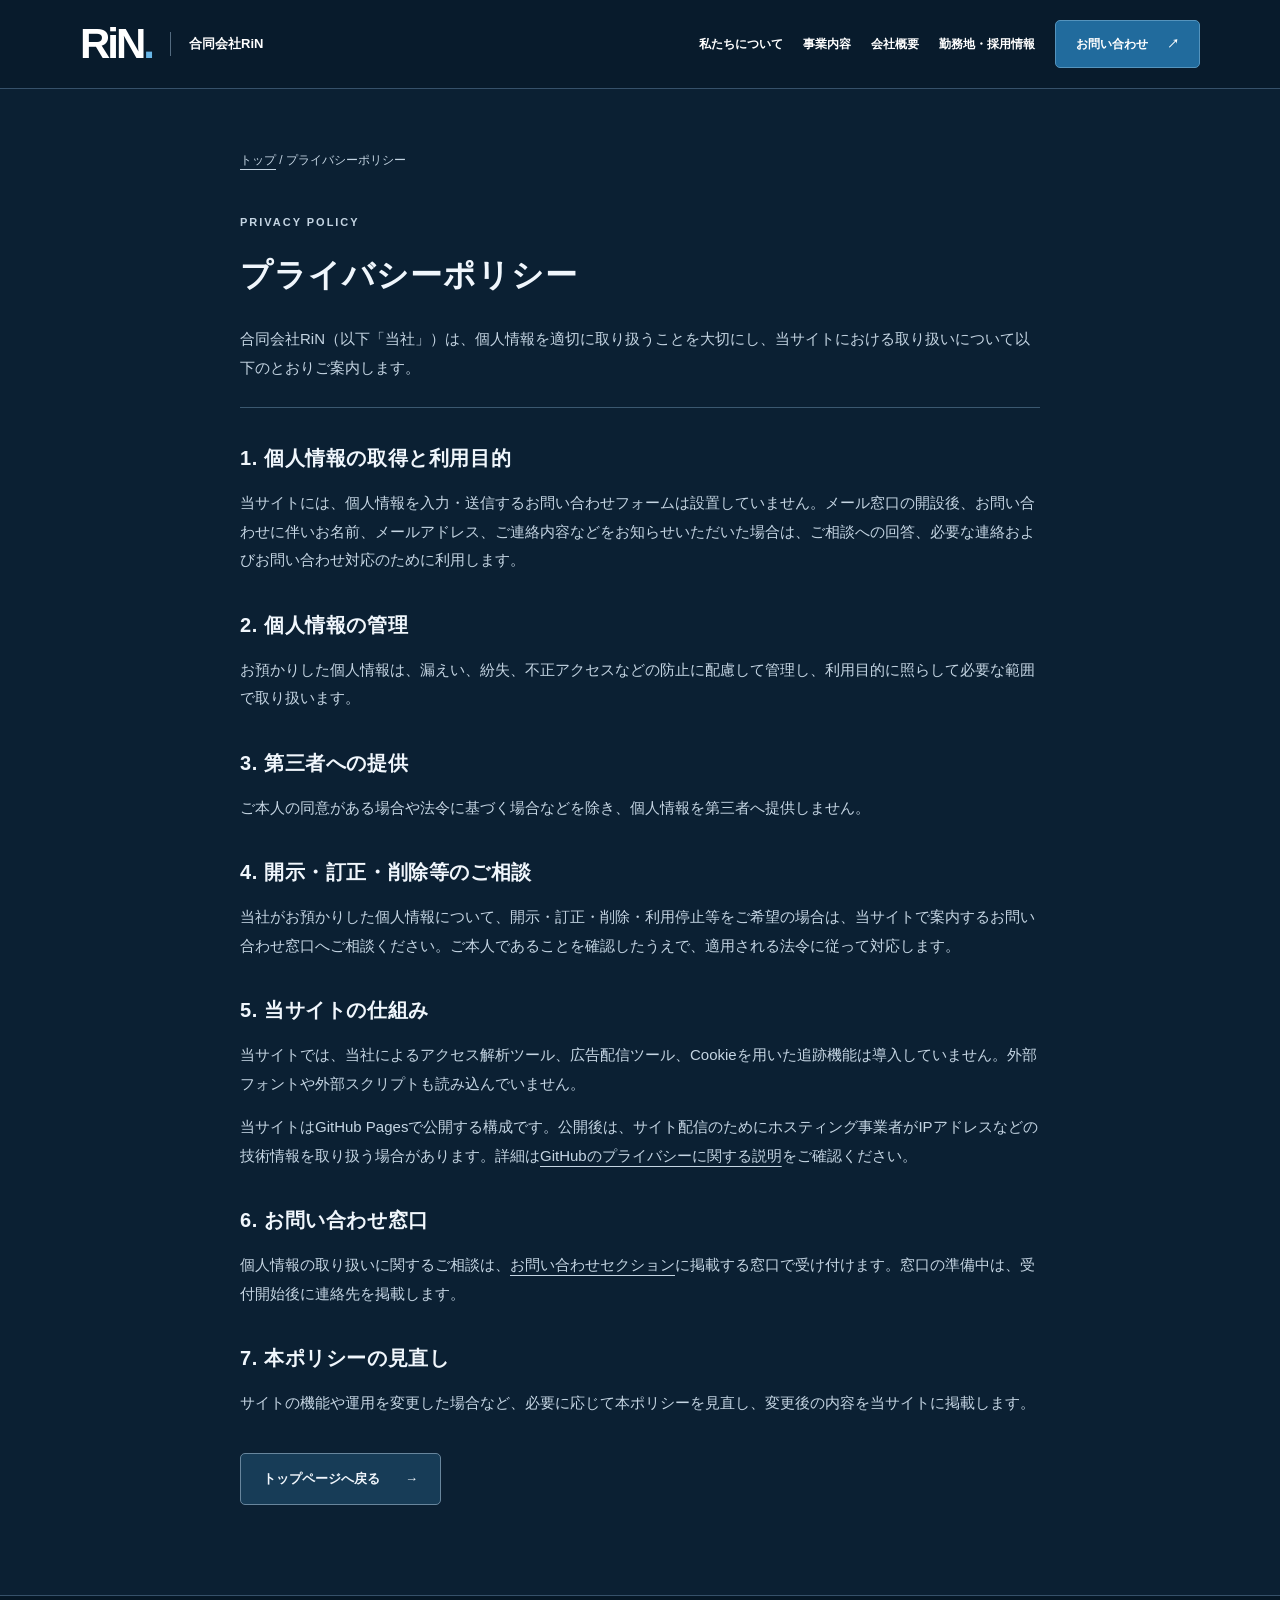
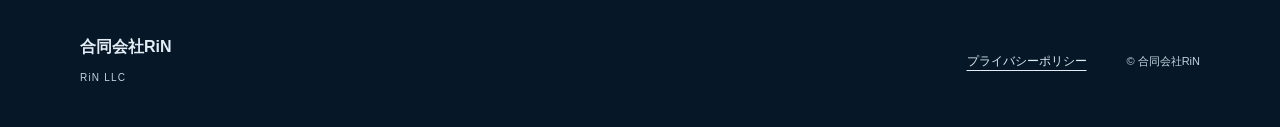
==== privacy.html @ 567962bc "Initial commit" ====
<!doctype html>
<html lang="ja">
<head>
  <meta charset="UTF-8"><meta name="viewport" content="width=device-width, initial-scale=1">
  <title>プライバシーポリシー｜合同会社RiN</title>
  <meta name="description" content="合同会社RiNのWebサイトにおける個人情報の取り扱いについてご案内します。">
  <link rel="canonical" href="https://ri-n1.com/privacy.html">
  <meta property="og:type" content="website"><meta property="og:locale" content="ja_JP"><meta property="og:site_name" content="合同会社RiN"><meta property="og:title" content="プライバシーポリシー｜合同会社RiN"><meta property="og:description" content="当サイトにおける個人情報の取り扱いについて。"><meta property="og:url" content="https://ri-n1.com/privacy.html">
  <link rel="icon" type="image/svg+xml" href="assets/images/favicon.svg"><link rel="stylesheet" href="css/style.css"><script src="js/main.js" defer></script>
</head>
<body>
<a class="skip-link" href="#main">本文へ移動</a>
<header class="site-header"><div class="container header-inner"><a class="brand" href="./" aria-label="合同会社RiN トップ"><span class="wordmark">RiN<span class="brand-dot">.</span></span><span class="brand-name">合同会社RiN</span></a><button class="menu-toggle" type="button" aria-expanded="false" aria-controls="site-nav" hidden><span class="menu-lines" aria-hidden="true"></span><span class="menu-label">メニュー</span></button><nav id="site-nav" aria-label="メインナビゲーション"><a href="index.html#about">私たちについて</a><a href="index.html#services">事業内容</a><a href="index.html#company">会社概要</a><a href="index.html#recruit">勤務地・採用情報</a><a class="nav-contact" href="index.html#contact">お問い合わせ <span aria-hidden="true">↗</span></a></nav></div></header>
<main id="main" class="container privacy-main"><div class="breadcrumb"><a href="./">トップ</a> / プライバシーポリシー</div><p class="eyebrow">PRIVACY POLICY</p><h1>プライバシーポリシー</h1><p class="privacy-intro">合同会社RiN（以下「当社」）は、個人情報を適切に取り扱うことを大切にし、当サイトにおける取り扱いについて以下のとおりご案内します。</p>
<h2>1. 個人情報の取得と利用目的</h2><p>当サイトには、個人情報を入力・送信するお問い合わせフォームは設置していません。メール窓口の開設後、お問い合わせに伴いお名前、メールアドレス、ご連絡内容などをお知らせいただいた場合は、ご相談への回答、必要な連絡およびお問い合わせ対応のために利用します。</p>
<h2>2. 個人情報の管理</h2><p>お預かりした個人情報は、漏えい、紛失、不正アクセスなどの防止に配慮して管理し、利用目的に照らして必要な範囲で取り扱います。</p>
<h2>3. 第三者への提供</h2><p>ご本人の同意がある場合や法令に基づく場合などを除き、個人情報を第三者へ提供しません。</p>
<h2>4. 開示・訂正・削除等のご相談</h2><p>当社がお預かりした個人情報について、開示・訂正・削除・利用停止等をご希望の場合は、当サイトで案内するお問い合わせ窓口へご相談ください。ご本人であることを確認したうえで、適用される法令に従って対応します。</p>
<h2>5. 当サイトの仕組み</h2><p>当サイトでは、当社によるアクセス解析ツール、広告配信ツール、Cookieを用いた追跡機能は導入していません。外部フォントや外部スクリプトも読み込んでいません。</p><p>当サイトはGitHub Pagesで公開する構成です。公開後は、サイト配信のためにホスティング事業者がIPアドレスなどの技術情報を取り扱う場合があります。詳細は<a href="https://docs.github.com/en/site-policy/privacy-policies/github-privacy-statement">GitHubのプライバシーに関する説明</a>をご確認ください。</p>
<h2>6. お問い合わせ窓口</h2><p>個人情報の取り扱いに関するご相談は、<a href="index.html#contact">お問い合わせセクション</a>に掲載する窓口で受け付けます。窓口の準備中は、受付開始後に連絡先を掲載します。</p>
<h2>7. 本ポリシーの見直し</h2><p>サイトの機能や運用を変更した場合など、必要に応じて本ポリシーを見直し、変更後の内容を当サイトに掲載します。</p>
<div class="back-link"><a class="button secondary" href="./">トップページへ戻る <span aria-hidden="true">→</span></a></div></main>
<footer class="site-footer"><div class="container footer-inner"><div><span class="footer-name">合同会社RiN</span><span class="footer-en">RiN LLC</span></div><a href="privacy.html" aria-current="page">プライバシーポリシー</a><small>© 合同会社RiN</small></div></footer>
</body>
</html>
---- css/style.css ----
:root{--navy:#142e47;--blue:#21618b;--ink:#233b4c;--muted:#526675;--line:#dce4e9;--pale:#f2f6f8;--white:#fff}*{box-sizing:border-box}html{scroll-behavior:smooth;scroll-padding-top:100px}body{margin:0;color:var(--ink);background:#fff;font-family:-apple-system,BlinkMacSystemFont,"Hiragino Kaku Gothic ProN","Yu Gothic",Meiryo,sans-serif;font-size:15px;line-height:1.9;overflow-wrap:anywhere}a{color:inherit;text-underline-offset:5px}button{font:inherit}a,button{-webkit-tap-highlight-color:transparent}a:focus-visible,button:focus-visible{outline:3px solid #ca8c2b;outline-offset:5px}[hidden]{display:none!important}.container{width:min(1120px,calc(100% - 80px));margin-inline:auto}.skip-link{position:fixed;top:-100px;left:15px;background:white;padding:12px;z-index:100}.skip-link:focus{top:10px}.site-header{position:sticky;top:0;background:rgba(255,255,255,.97);z-index:20;border-bottom:1px solid var(--line)}.header-inner{min-height:88px;display:flex;align-items:center;justify-content:space-between;gap:20px}.brand{display:flex;align-items:center;gap:18px;text-decoration:none;flex-shrink:0}.wordmark{font-size:42px;letter-spacing:-3px;font-weight:800;line-height:1}.brand-dot{color:#5486a4}.brand-name{font-size:13px;font-weight:600;border-left:1px solid var(--line);padding-left:18px}nav{display:flex;align-items:center;gap:27px}nav a{font-size:13px;text-decoration:none;font-weight:600}nav a:hover{color:var(--blue)}.nav-contact{background:var(--navy);color:white;padding:12px 20px;border-radius:5px}.nav-contact:hover{color:white;background:var(--blue)}.nav-contact span{margin-left:16px}.hero{background:linear-gradient(115deg,#f4f7f9,#eaf1f5);overflow:hidden}.hero-inner{display:grid;grid-template-columns:1.2fr 1fr;align-items:center;min-height:570px;gap:20px}.eyebrow{font-size:11px;font-weight:700;letter-spacing:.18em;color:var(--blue);margin:0 0 16px}.hero-company{font-size:15px;margin:0 0 15px;font-weight:600}h1{font-size:clamp(30px,3.3vw,46px);line-height:1.65;letter-spacing:.03em;margin:0 0 24px;color:var(--navy);font-weight:700}.hero-description{color:var(--muted);margin:0 0 32px;line-height:2}.actions{display:flex;flex-wrap:wrap;gap:12px}.button{display:inline-flex;align-items:center;justify-content:space-between;gap:25px;min-height:52px;padding:12px 22px;border-radius:5px;font-weight:600;text-decoration:none;font-size:13px;border:1px solid transparent}.primary{background:var(--navy);color:white}.primary:hover{background:var(--blue)}.secondary{border-color:#bdccd6;background:#ffffff80}.secondary:hover{background:white}.hero-bottom{border-top:1px solid #cddbe3;display:flex;justify-content:space-between;padding-top:18px;padding-bottom:22px;font-size:11px;letter-spacing:.1em;color:var(--muted)}.hero-bottom a{text-decoration:none;font-size:10px}.hero-bottom a span{margin-left:20px}.warehouse-art{height:350px;position:relative;isolation:isolate}.art-grid{position:absolute;inset:-25px -60px;background-image:linear-gradient(#bdd0dd33 1px,transparent 1px),linear-gradient(90deg,#bdd0dd33 1px,transparent 1px);background-size:35px 35px;transform:skewY(-7deg);mask-image:linear-gradient(90deg,transparent,#000 25%,#000 80%,transparent);z-index:-1}.warehouse{position:absolute;top:83px;left:7%;width:86%;height:182px;background:linear-gradient(90deg,#d3e1e9,#e4edf2);border:1px solid #97b0c2;box-shadow:17px 16px 0 #bacfdd66;transform:skewY(-7deg);border-top:7px solid #547b96}.roof-line{position:absolute;top:-34px;left:-1px;right:-1px;height:28px;background:#cfdee8;clip-path:polygon(9% 0,91% 0,100% 100%,0 100%)}.warehouse-label{position:absolute;top:12px;left:22px;font-size:30px;font-weight:800;letter-spacing:-2px;color:#456a84}.warehouse-door{position:absolute;bottom:0;width:21%;height:91px;background:repeating-linear-gradient(0deg,#92adbf 0px,#92adbf 2px,#a8c0cf 2px,#a8c0cf 11px);border:4px solid #7899b0;border-bottom:0}.door-one{left:10%}.door-two{left:40%}.door-three{left:70%}.parcel{position:absolute;width:45px;height:45px;background:#f5f7f7;border:1px solid #8da6b6;transform:skewY(-7deg);box-shadow:8px 5px 0 #bdd0dc}.parcel:after{content:"";position:absolute;left:18px;width:8px;height:100%;background:#b4c9d5}.parcel-one{left:0;bottom:62px}.parcel-two{left:41px;bottom:68px;width:35px;height:34px}.ground-line{position:absolute;bottom:59px;left:-10px;right:-10px;height:1px;background:#92adbf;transform:rotate(-7deg)}.art-caption{position:absolute;bottom:9px;right:0;font-size:9px;letter-spacing:.19em;color:#54758b}.section{padding-block:90px}.section-heading{margin-bottom:38px}.section-heading h2,h2{font-size:28px;line-height:1.6;letter-spacing:.03em;margin:0;color:var(--navy)}.section-heading>p:last-child:not(.eyebrow){margin:15px 0 0;color:var(--muted)}.about-section{display:grid;grid-template-columns:1fr 1.8fr;gap:70px}.about-copy h3{font-size:26px;line-height:1.8;margin:0 0 25px;color:var(--navy)}.about-copy p{color:var(--muted);margin:15px 0;max-width:600px}.services-section{background:var(--pale)}.service-grid{display:grid;grid-template-columns:repeat(3,1fr);gap:18px}.service-card{background:white;border:1px solid var(--line);border-radius:8px;padding:27px 29px 30px}.service-number{font-size:12px;color:var(--blue);letter-spacing:.1em;display:block;margin-bottom:24px}.service-card h3{font-size:19px;margin:0 0 13px}.service-card p{font-size:14px;color:var(--muted);margin:0}.service-note{padding:30px;display:flex;flex-direction:column;justify-content:center;align-items:flex-start}.small-wordmark{font-size:42px;font-weight:800;letter-spacing:-3px;color:#7292a7;line-height:1}.service-note p{font-size:16px;color:#547084;margin:18px 0 0}.values-grid{display:grid;grid-template-columns:repeat(3,1fr);gap:40px}.value-line{display:block;width:32px;height:3px;background:#467f9f;margin-bottom:24px}.values-grid h3{font-size:18px;margin:0 0 12px}.values-grid p{font-size:14px;color:var(--muted);margin:0}.company-section{background:var(--pale)}.company-inner{display:grid;grid-template-columns:1fr 1.8fr;gap:70px}.company-table{margin:0;border-top:1px solid #bdccd6}.company-table>div{display:grid;grid-template-columns:125px 1fr;border-bottom:1px solid var(--line);padding:20px 0;gap:20px}.company-table dt{font-weight:600;font-size:14px}.company-table dd{margin:0;font-size:14px}.unset{color:var(--muted)}.contact-panel{background:var(--navy);color:white;border-radius:9px;padding:48px;display:grid;grid-template-columns:1fr 1.2fr;gap:40px}.contact-panel h2{color:white}.contact-panel .eyebrow{color:#a9c7da}.contact-panel p{font-size:13px}.contact-status{font-weight:600;font-size:16px!important;margin-top:0}.contact-details>p:nth-child(2){color:#d2dfe8}.contact-privacy{font-size:11px!important;color:#d2dfe8;margin-bottom:0}.contact-button{background:white;color:var(--navy);margin-bottom:12px;max-width:100%}.site-footer{border-top:1px solid var(--line);padding:36px 0}.footer-inner{display:flex;align-items:center;gap:40px}.footer-name{font-size:16px;font-weight:700;display:block}.footer-en{font-size:10px;letter-spacing:.12em;color:var(--muted)}.footer-inner>a{font-size:12px;margin-left:auto}.footer-inner small{font-size:11px;color:var(--muted)}.menu-toggle{display:none}.privacy-main{max-width:800px;padding-block:60px 90px}.breadcrumb{font-size:12px;margin-bottom:40px;color:var(--muted)}.privacy-main h1{font-size:32px}.privacy-main h2{font-size:20px;margin:34px 0 12px}.privacy-main p{color:var(--muted)}.privacy-main ul{padding-left:22px;color:var(--muted)}.back-link{margin-top:35px}.privacy-intro{border-bottom:1px solid var(--line);padding-bottom:25px}
@media(max-width:1000px){nav{gap:16px}.brand-name{display:none}.hero-inner{grid-template-columns:1.3fr 1fr}.warehouse-art{height:310px}.company-inner,.about-section{gap:35px}.contact-panel{padding:35px;gap:25px}.service-card{padding:23px}}
@media(max-width:760px){html{scroll-padding-top:85px}.container{width:calc(100% - 40px)}.header-inner{min-height:73px;flex-wrap:wrap;gap:0}.wordmark{font-size:35px}.brand-name{display:block;font-size:11px;padding-left:13px}.brand{gap:13px}.menu-toggle:not([hidden]){display:flex;align-items:center;gap:9px;background:white;border:1px solid var(--line);border-radius:5px;padding:9px 11px;color:var(--navy);font-size:11px}.menu-lines{width:17px;height:12px;border-block:1.5px solid currentColor;position:relative}.menu-lines:after{content:"";height:1.5px;position:absolute;top:4px;left:0;right:0;background:currentColor}nav{width:100%;flex-direction:column;align-items:stretch;gap:0;padding:8px 0 18px}nav a{padding:12px 8px}.nav-contact{margin-top:8px;padding:12px}.hero-inner{display:block;min-height:0;padding-top:48px}.eyebrow{font-size:10px;margin-bottom:14px}h1{font-size:clamp(27px,6vw,38px);line-height:1.7}.hero-company{font-size:13px}.hero-description{font-size:14px;margin-bottom:25px}.actions{gap:10px}.button{padding:12px 16px;gap:16px;font-size:12px}.warehouse-art{height:255px;width:min(380px,90%);margin:15px auto 0}.warehouse{top:55px;height:145px}.warehouse-door{height:70px}.warehouse-label{font-size:25px}.ground-line{bottom:46px}.parcel-one{bottom:48px}.parcel-two{bottom:54px}.art-caption{bottom:9px;font-size:8px}.hero-bottom{margin-top:15px;font-size:9px}.section{padding-block:58px}.section-heading{margin-bottom:28px}.section-heading h2,h2{font-size:24px}.about-section,.company-inner{display:block}.about-copy h3{font-size:22px}.about-copy p{font-size:14px}.service-grid{grid-template-columns:1fr 1fr;gap:12px}.service-card{padding:22px 18px}.service-card h3{font-size:17px}.service-card p{font-size:13px}.service-number{margin-bottom:18px}.service-note{padding:20px}.values-grid{grid-template-columns:1fr;gap:30px}.value-line{margin-bottom:14px}.company-table>div{grid-template-columns:86px 1fr;gap:16px;padding:18px 0}.company-table dt,.company-table dd{font-size:13px}.contact-panel{grid-template-columns:1fr;padding:29px 23px;gap:20px}.contact-panel p{margin-bottom:0}.contact-details>p{margin-top:12px}.contact-privacy{margin-top:22px!important}.contact-button{margin-top:16px}.footer-inner{flex-wrap:wrap;gap:18px}.footer-inner>a{font-size:11px}.footer-inner small{width:100%}.privacy-main{padding-block:35px 60px}.privacy-main h1{font-size:26px}}
@media(max-width:380px){.service-grid{grid-template-columns:1fr}.service-note{display:none}.actions{flex-direction:column;align-items:stretch}.hero-bottom>span{letter-spacing:0}.brand-name{font-size:10px}.desktop-break{display:none}}
@media(prefers-reduced-motion:reduce){html{scroll-behavior:auto}}

/* トップ：倉庫内の実写写真 */
.hero-inner{gap:48px;grid-template-columns:1.1fr 1fr}.hero-photo{margin:36px 0;position:relative;min-width:0}.hero-photo img{display:block;width:100%;height:440px;object-fit:cover;object-position:center 58%;border-radius:8px;box-shadow:0 18px 40px #142e4714}.hero-photo figcaption{font-size:10px;color:var(--muted);text-align:right;margin-top:9px;letter-spacing:.06em}@media(max-width:1000px){.hero-inner{gap:25px}.hero-photo img{height:410px}}@media(max-width:760px){.hero-photo{margin:32px 0 24px}.hero-photo img{height:280px;object-position:center 58%}.hero-photo figcaption{font-size:9px}.hero-inner{display:block}}

/* 写真を大きく使うトップと勤務地の案内 */
.hero-immersive{position:relative;isolation:isolate;background:#122a3d;color:#fff}.hero-immersive .hero-photo{position:absolute;inset:0;margin:0;z-index:-2}.hero-immersive .hero-photo img{width:100%;height:100%;border-radius:0;object-fit:cover;object-position:center 55%;box-shadow:none}.hero-immersive:after{content:"";position:absolute;inset:0;z-index:-1;background:linear-gradient(90deg,rgba(8,25,42,.91),rgba(8,25,42,.73) 55%,rgba(8,25,42,.44))}.hero-immersive .hero-inner{display:flex;min-height:650px;padding-block:75px;align-items:center}.hero-immersive .hero-copy{width:100%;max-width:960px}.hero-immersive h1{color:#fff;font-size:clamp(38px,5vw,68px);font-weight:800;line-height:1.55;letter-spacing:.035em}.hero-accent{color:#a1d8f5}.hero-immersive .eyebrow{color:#a1d8f5;letter-spacing:.22em}.hero-immersive .hero-description{color:#e1eaf0;font-size:16px;line-height:2.1}.hero-immersive .hero-company{color:#fff}.hero-immersive .primary{background:#c4e5f7;color:#142e47}.hero-immersive .primary:hover{background:#fff}.hero-immersive .secondary{color:#fff;border-color:#ffffff75;background:#ffffff08}.hero-immersive .secondary:hover{background:#ffffff20}.hero-immersive .hero-bottom{position:relative;color:#d4e2eb;border-color:#ffffff30;padding-bottom:26px}.hero-immersive figcaption{position:absolute;bottom:11px;right:25px;color:#d4e2eb;font-size:9px}.hero-immersive .hero-bottom{padding-bottom:40px}.section-heading .eyebrow{border-left:3px solid #6599b8;padding-left:13px}.recruit-section{background:#eaf1f5;border-top:1px solid var(--line)}.recruit-intro{display:grid;grid-template-columns:1fr 1.8fr;gap:70px;margin-bottom:34px}.recruit-intro h3{font-size:27px;line-height:1.7;margin:0 0 16px;color:var(--navy)}.recruit-intro p{color:var(--muted);margin:0}.location-panel{background:white;border:1px solid #d3e0e8;border-radius:10px;padding:34px}.location-header{display:flex;align-items:center;gap:18px;flex-wrap:wrap}.location-header h3{font-size:20px;margin:0}.status-badge{font-size:11px;padding:4px 12px;border-radius:30px;background:#edf3f7;color:#526675}.location-panel>p{color:var(--muted);font-size:14px}.location-list{list-style:none;padding:0;display:grid;grid-template-columns:repeat(2,1fr);gap:12px;margin:25px 0}.location-list li{border:1px solid var(--line);border-radius:6px;padding:16px 20px;font-size:14px}.location-list li span{display:block;color:var(--blue);font-size:10px;letter-spacing:.1em;margin-bottom:5px}.location-note{font-size:12px!important;border-top:1px solid var(--line);padding-top:20px;margin:24px 0 0}.recruit-contact{margin-top:24px}nav{gap:20px}nav a{font-size:12px}
@media(max-width:1000px){nav{gap:13px}.recruit-intro{gap:35px}}
@media(max-width:760px){.hero-immersive .hero-inner{min-height:600px;padding-block:55px}.hero-immersive h1{font-size:clamp(28px,7vw,48px);line-height:1.7}.hero-immersive .hero-description{font-size:14px}.hero-immersive:after{background:linear-gradient(90deg,#08192ae8,#08192aad)}.hero-immersive .hero-photo{margin:0}.hero-immersive .hero-photo img{height:100%;object-position:53% center}.hero-immersive .hero-bottom{margin-top:0}.recruit-intro{display:block}.recruit-intro h3{font-size:23px}.location-panel{padding:24px 20px}.location-list{grid-template-columns:1fr}.location-list li{padding:14px 16px}.location-panel>p{font-size:13px}}

/* 濃いネイビーと明瞭な文字色 */
:root{--navy:#0b2239;--blue:#124e79;--ink:#152d40;--muted:#364e60;--line:#b5c7d4;--pale:#dfe8f0}
.site-header{background:#0b2239;color:#fff;border-bottom-color:#31495e}.brand-name{border-left-color:#536b80}.brand-dot{color:#68b6e7}nav a:hover{color:#9ed6f6}.nav-contact{background:#24638d;border:1px solid #5988a9}.hero-accent{color:#6ec4f5}.hero-immersive:after{background:linear-gradient(90deg,#07192bf2,#07192bce 55%,#07192b85)}.hero-immersive .primary{background:#196ba2;color:#fff;border-color:#4793c3}.hero-immersive .primary:hover{background:#155884;color:#fff}.hero-immersive .eyebrow{color:#8fd3fa}.hero-immersive .hero-description{color:#fff}.service-card{border-color:#afc3d2;box-shadow:0 4px 16px #102e4510}.service-number{color:#175982;font-weight:700}.service-note p{color:#294e68}.small-wordmark{color:#365f7b}.section-heading .eyebrow{border-left-color:#226c9a}.value-line{background:#1d6593}.company-table{border-top:2px solid #54758e}.company-table dt{color:#102c43}.contact-panel{background:#0b2239}.site-footer{background:#0b2239;color:white;border-top-color:#304c63}.footer-en,.footer-inner small{color:#c4d3df}.recruit-section{background:#d6e2ec}.location-panel{border-color:#a7bdce;box-shadow:0 6px 24px #12334d0c}.status-badge{background:#123f61;color:white}.location-group{margin-top:30px}.location-group h4{font-size:16px;line-height:1.6;color:#fff;background:#183d59;border-radius:4px;margin:0;padding:10px 15px}.location-list{grid-template-columns:repeat(3,minmax(0,1fr));gap:10px;margin:12px 0 0}.location-list li{background:#edf2f6;border-color:#bdceda;color:#122e44;font-size:16px;font-weight:600;padding:14px 18px}.location-list li span{color:#375e78;font-size:12px;font-weight:500;letter-spacing:.02em}.location-note{border-color:#b5c7d4}.menu-toggle:not([hidden]){background:#153a56;color:#fff;border-color:#59768e}
@media(max-width:760px){.location-list{grid-template-columns:repeat(2,minmax(0,1fr))}.location-list li{font-size:14px;padding:12px}.location-list li span{font-size:11px}.hero-immersive:after{background:linear-gradient(90deg,#07192bf0,#07192bb8)}}
@media(max-width:360px){.location-list{grid-template-columns:1fr}}

/* 全ページ：濃いネイビーの背景 */
:root{--navy:#f0f6fc;--blue:#85cfff;--ink:#e4edf5;--muted:#bdcddd;--line:#3b5870;--pale:#102a40}
body{background:#0b2033;color:var(--ink)}
h1,h2,.section-heading h2,.about-copy h3,.recruit-intro h3{color:#f0f6fc}
.site-header{background:#081b2c;border-bottom-color:#36516a}
.services-section,.company-section{background:#102a40}
.recruit-section{background:#0d253a;border-color:#36516a}
.service-card{background:#19364d;border-color:#3b5971;box-shadow:none}
.service-card h3,.values-grid h3,.location-header h3{color:#f0f6fc}
.service-number,.eyebrow{color:#87cfff}
.service-card p,.about-copy p,.values-grid p,.recruit-intro p,.section-heading>p:last-child:not(.eyebrow){color:#c5d5e3}
.service-note p{color:#cadce9}.small-wordmark{color:#84b4d4}
.section-heading .eyebrow{border-left-color:#68b9ed}.value-line{background:#68b9ed}
.company-table{border-top-color:#78a3c2}.company-table dt,.company-table dd{color:#e4edf5}.company-table .unset{color:#b9ccdc}
.company-table>div{border-bottom-color:#3b5870}
.location-panel{background:#17344b;border-color:#45657f;box-shadow:none}
.location-panel>p{color:#c5d5e3}.location-group h4{background:#254b69;color:#fff}
.location-list li{background:#0e293e;border-color:#45627a;color:#f0f6fc}
.location-list li span{color:#9dcbea}.location-note{border-color:#45627a}
.status-badge{background:#2b5c7e;color:#fff}
.primary,.nav-contact{background:#216b9d;color:#fff;border-color:#5594bd}.primary:hover,.nav-contact:hover{background:#2c80b5;color:#fff}
.secondary{background:#173c57;border-color:#68869d;color:#f0f6fc}.secondary:hover{background:#24506f}
.contact-panel{background:#061827;border:1px solid #45657f}.contact-panel h2{color:#fff}
.contact-button{background:#e5f3fc;color:#102e45}
.site-footer{background:#061827;border-top-color:#36516a;color:#e4edf5}
.privacy-main p,.privacy-main ul,.breadcrumb{color:#c5d5e3}.privacy-intro{border-color:#3b5870}
.skip-link{background:#fff;color:#102e45}
.menu-toggle:not([hidden]){background:#193d58;color:#fff;border-color:#68869d}

.contact-panel .contact-sales-notice{margin-top:22px;padding:12px 15px;border-left:3px solid #87cfff;background:#17344b;color:#f0f6fc;font-size:13px;line-height:1.8}
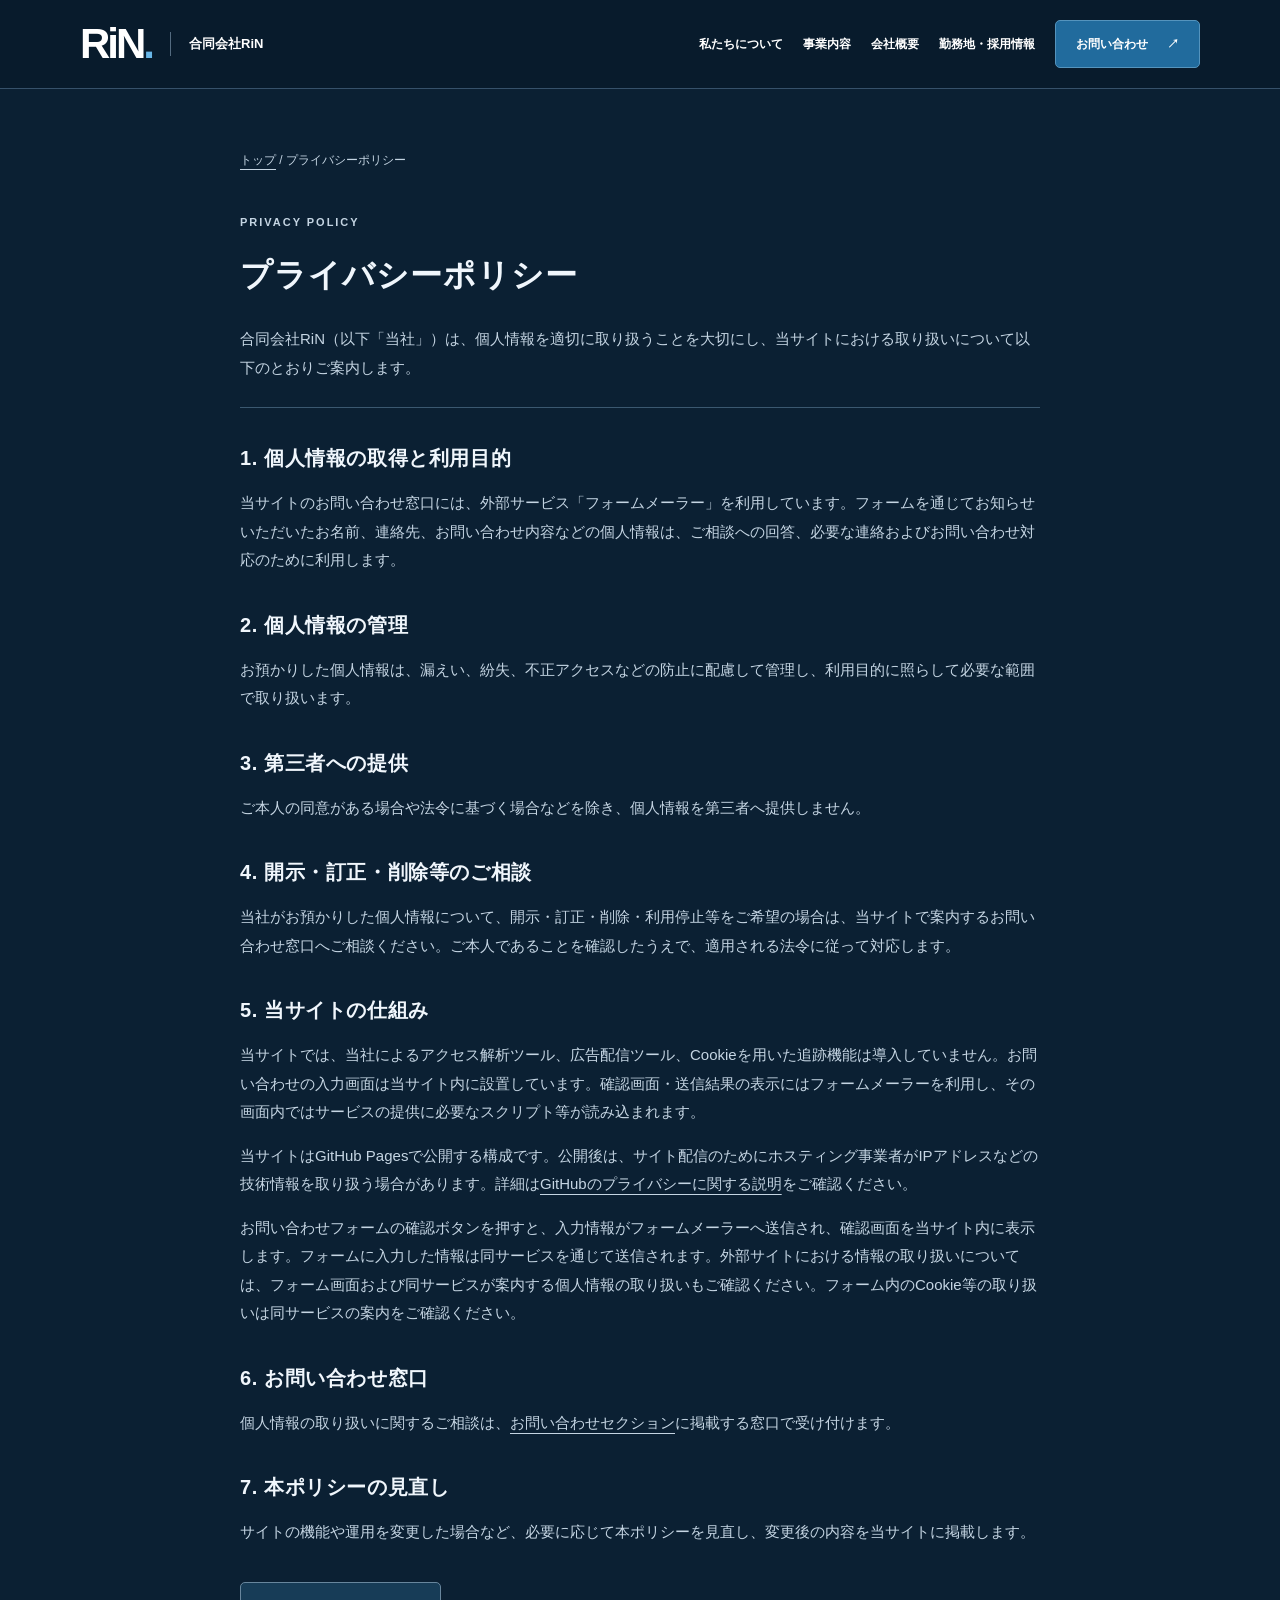
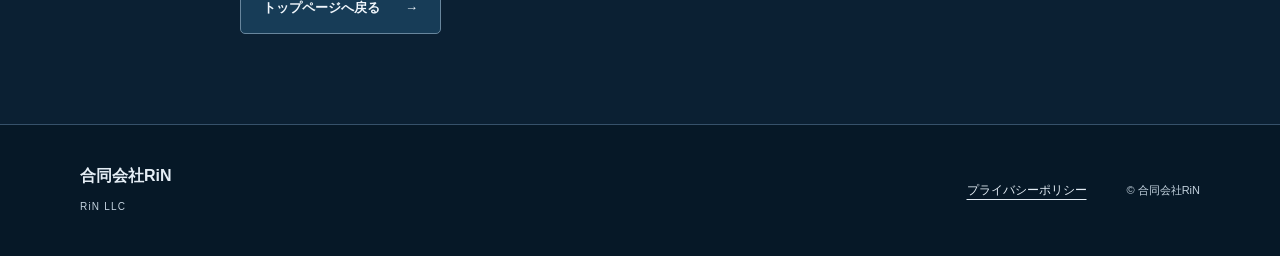
==== commit 3da9c544: "Add files via upload" ====
--- a/privacy.html
+++ b/privacy.html
@@ -1,25 +1,25 @@
-<!doctype html>
-<html lang="ja">
-<head>
-  <meta charset="UTF-8"><meta name="viewport" content="width=device-width, initial-scale=1">
-  <title>プライバシーポリシー｜合同会社RiN</title>
-  <meta name="description" content="合同会社RiNのWebサイトにおける個人情報の取り扱いについてご案内します。">
-  <link rel="canonical" href="https://ri-n1.com/privacy.html">
-  <meta property="og:type" content="website"><meta property="og:locale" content="ja_JP"><meta property="og:site_name" content="合同会社RiN"><meta property="og:title" content="プライバシーポリシー｜合同会社RiN"><meta property="og:description" content="当サイトにおける個人情報の取り扱いについて。"><meta property="og:url" content="https://ri-n1.com/privacy.html">
-  <link rel="icon" type="image/svg+xml" href="assets/images/favicon.svg"><link rel="stylesheet" href="css/style.css"><script src="js/main.js" defer></script>
-</head>
-<body>
-<a class="skip-link" href="#main">本文へ移動</a>
-<header class="site-header"><div class="container header-inner"><a class="brand" href="./" aria-label="合同会社RiN トップ"><span class="wordmark">RiN<span class="brand-dot">.</span></span><span class="brand-name">合同会社RiN</span></a><button class="menu-toggle" type="button" aria-expanded="false" aria-controls="site-nav" hidden><span class="menu-lines" aria-hidden="true"></span><span class="menu-label">メニュー</span></button><nav id="site-nav" aria-label="メインナビゲーション"><a href="index.html#about">私たちについて</a><a href="index.html#services">事業内容</a><a href="index.html#company">会社概要</a><a href="index.html#recruit">勤務地・採用情報</a><a class="nav-contact" href="index.html#contact">お問い合わせ <span aria-hidden="true">↗</span></a></nav></div></header>
-<main id="main" class="container privacy-main"><div class="breadcrumb"><a href="./">トップ</a> / プライバシーポリシー</div><p class="eyebrow">PRIVACY POLICY</p><h1>プライバシーポリシー</h1><p class="privacy-intro">合同会社RiN（以下「当社」）は、個人情報を適切に取り扱うことを大切にし、当サイトにおける取り扱いについて以下のとおりご案内します。</p>
-<h2>1. 個人情報の取得と利用目的</h2><p>当サイトには、個人情報を入力・送信するお問い合わせフォームは設置していません。メール窓口の開設後、お問い合わせに伴いお名前、メールアドレス、ご連絡内容などをお知らせいただいた場合は、ご相談への回答、必要な連絡およびお問い合わせ対応のために利用します。</p>
-<h2>2. 個人情報の管理</h2><p>お預かりした個人情報は、漏えい、紛失、不正アクセスなどの防止に配慮して管理し、利用目的に照らして必要な範囲で取り扱います。</p>
-<h2>3. 第三者への提供</h2><p>ご本人の同意がある場合や法令に基づく場合などを除き、個人情報を第三者へ提供しません。</p>
-<h2>4. 開示・訂正・削除等のご相談</h2><p>当社がお預かりした個人情報について、開示・訂正・削除・利用停止等をご希望の場合は、当サイトで案内するお問い合わせ窓口へご相談ください。ご本人であることを確認したうえで、適用される法令に従って対応します。</p>
-<h2>5. 当サイトの仕組み</h2><p>当サイトでは、当社によるアクセス解析ツール、広告配信ツール、Cookieを用いた追跡機能は導入していません。外部フォントや外部スクリプトも読み込んでいません。</p><p>当サイトはGitHub Pagesで公開する構成です。公開後は、サイト配信のためにホスティング事業者がIPアドレスなどの技術情報を取り扱う場合があります。詳細は<a href="https://docs.github.com/en/site-policy/privacy-policies/github-privacy-statement">GitHubのプライバシーに関する説明</a>をご確認ください。</p>
-<h2>6. お問い合わせ窓口</h2><p>個人情報の取り扱いに関するご相談は、<a href="index.html#contact">お問い合わせセクション</a>に掲載する窓口で受け付けます。窓口の準備中は、受付開始後に連絡先を掲載します。</p>
-<h2>7. 本ポリシーの見直し</h2><p>サイトの機能や運用を変更した場合など、必要に応じて本ポリシーを見直し、変更後の内容を当サイトに掲載します。</p>
-<div class="back-link"><a class="button secondary" href="./">トップページへ戻る <span aria-hidden="true">→</span></a></div></main>
-<footer class="site-footer"><div class="container footer-inner"><div><span class="footer-name">合同会社RiN</span><span class="footer-en">RiN LLC</span></div><a href="privacy.html" aria-current="page">プライバシーポリシー</a><small>© 合同会社RiN</small></div></footer>
-</body>
-</html>
+<!doctype html>
+<html lang="ja">
+<head>
+  <meta charset="UTF-8"><meta name="viewport" content="width=device-width, initial-scale=1">
+  <title>プライバシーポリシー｜合同会社RiN</title>
+  <meta name="description" content="合同会社RiNのWebサイトにおける個人情報の取り扱いについてご案内します。">
+  <link rel="canonical" href="https://ri-n1.com/privacy.html">
+  <meta property="og:type" content="website"><meta property="og:locale" content="ja_JP"><meta property="og:site_name" content="合同会社RiN"><meta property="og:title" content="プライバシーポリシー｜合同会社RiN"><meta property="og:description" content="当サイトにおける個人情報の取り扱いについて。"><meta property="og:url" content="https://ri-n1.com/privacy.html">
+  <link rel="icon" type="image/svg+xml" href="assets/images/favicon.svg"><link rel="stylesheet" href="css/style.css"><script src="js/main.js" defer></script>
+</head>
+<body>
+<a class="skip-link" href="#main">本文へ移動</a>
+<header class="site-header"><div class="container header-inner"><a class="brand" href="./" aria-label="合同会社RiN トップ"><span class="wordmark">RiN<span class="brand-dot">.</span></span><span class="brand-name">合同会社RiN</span></a><button class="menu-toggle" type="button" aria-expanded="false" aria-controls="site-nav" hidden><span class="menu-lines" aria-hidden="true"></span><span class="menu-label">メニュー</span></button><nav id="site-nav" aria-label="メインナビゲーション"><a href="index.html#about">私たちについて</a><a href="index.html#services">事業内容</a><a href="index.html#company">会社概要</a><a href="index.html#recruit">勤務地・採用情報</a><a class="nav-contact" href="index.html#contact">お問い合わせ <span aria-hidden="true">↗</span></a></nav></div></header>
+<main id="main" class="container privacy-main"><div class="breadcrumb"><a href="./">トップ</a> / プライバシーポリシー</div><p class="eyebrow">PRIVACY POLICY</p><h1>プライバシーポリシー</h1><p class="privacy-intro">合同会社RiN（以下「当社」）は、個人情報を適切に取り扱うことを大切にし、当サイトにおける取り扱いについて以下のとおりご案内します。</p>
+<h2>1. 個人情報の取得と利用目的</h2><p>当サイトのお問い合わせ窓口には、外部サービス「フォームメーラー」を利用しています。フォームを通じてお知らせいただいたお名前、連絡先、お問い合わせ内容などの個人情報は、ご相談への回答、必要な連絡およびお問い合わせ対応のために利用します。</p>
+<h2>2. 個人情報の管理</h2><p>お預かりした個人情報は、漏えい、紛失、不正アクセスなどの防止に配慮して管理し、利用目的に照らして必要な範囲で取り扱います。</p>
+<h2>3. 第三者への提供</h2><p>ご本人の同意がある場合や法令に基づく場合などを除き、個人情報を第三者へ提供しません。</p>
+<h2>4. 開示・訂正・削除等のご相談</h2><p>当社がお預かりした個人情報について、開示・訂正・削除・利用停止等をご希望の場合は、当サイトで案内するお問い合わせ窓口へご相談ください。ご本人であることを確認したうえで、適用される法令に従って対応します。</p>
+<h2>5. 当サイトの仕組み</h2><p>当サイトでは、当社によるアクセス解析ツール、広告配信ツール、Cookieを用いた追跡機能は導入していません。お問い合わせの入力画面は当サイト内に設置しています。確認画面・送信結果の表示にはフォームメーラーを利用し、その画面内ではサービスの提供に必要なスクリプト等が読み込まれます。</p><p>当サイトはGitHub Pagesで公開する構成です。公開後は、サイト配信のためにホスティング事業者がIPアドレスなどの技術情報を取り扱う場合があります。詳細は<a href="https://docs.github.com/en/site-policy/privacy-policies/github-privacy-statement">GitHubのプライバシーに関する説明</a>をご確認ください。</p>
+<p>お問い合わせフォームの確認ボタンを押すと、入力情報がフォームメーラーへ送信され、確認画面を当サイト内に表示します。フォームに入力した情報は同サービスを通じて送信されます。外部サイトにおける情報の取り扱いについては、フォーム画面および同サービスが案内する個人情報の取り扱いもご確認ください。フォーム内のCookie等の取り扱いは同サービスの案内をご確認ください。</p><h2>6. お問い合わせ窓口</h2><p>個人情報の取り扱いに関するご相談は、<a href="index.html#contact">お問い合わせセクション</a>に掲載する窓口で受け付けます。</p>
+<h2>7. 本ポリシーの見直し</h2><p>サイトの機能や運用を変更した場合など、必要に応じて本ポリシーを見直し、変更後の内容を当サイトに掲載します。</p>
+<div class="back-link"><a class="button secondary" href="./">トップページへ戻る <span aria-hidden="true">→</span></a></div></main>
+<footer class="site-footer"><div class="container footer-inner"><div><span class="footer-name">合同会社RiN</span><span class="footer-en">RiN LLC</span></div><a href="privacy.html" aria-current="page">プライバシーポリシー</a><small>© 合同会社RiN</small></div></footer>
+</body>
+</html>
--- a/css/style.css
+++ b/css/style.css
@@ -1,50 +1,66 @@
-:root{--navy:#142e47;--blue:#21618b;--ink:#233b4c;--muted:#526675;--line:#dce4e9;--pale:#f2f6f8;--white:#fff}*{box-sizing:border-box}html{scroll-behavior:smooth;scroll-padding-top:100px}body{margin:0;color:var(--ink);background:#fff;font-family:-apple-system,BlinkMacSystemFont,"Hiragino Kaku Gothic ProN","Yu Gothic",Meiryo,sans-serif;font-size:15px;line-height:1.9;overflow-wrap:anywhere}a{color:inherit;text-underline-offset:5px}button{font:inherit}a,button{-webkit-tap-highlight-color:transparent}a:focus-visible,button:focus-visible{outline:3px solid #ca8c2b;outline-offset:5px}[hidden]{display:none!important}.container{width:min(1120px,calc(100% - 80px));margin-inline:auto}.skip-link{position:fixed;top:-100px;left:15px;background:white;padding:12px;z-index:100}.skip-link:focus{top:10px}.site-header{position:sticky;top:0;background:rgba(255,255,255,.97);z-index:20;border-bottom:1px solid var(--line)}.header-inner{min-height:88px;display:flex;align-items:center;justify-content:space-between;gap:20px}.brand{display:flex;align-items:center;gap:18px;text-decoration:none;flex-shrink:0}.wordmark{font-size:42px;letter-spacing:-3px;font-weight:800;line-height:1}.brand-dot{color:#5486a4}.brand-name{font-size:13px;font-weight:600;border-left:1px solid var(--line);padding-left:18px}nav{display:flex;align-items:center;gap:27px}nav a{font-size:13px;text-decoration:none;font-weight:600}nav a:hover{color:var(--blue)}.nav-contact{background:var(--navy);color:white;padding:12px 20px;border-radius:5px}.nav-contact:hover{color:white;background:var(--blue)}.nav-contact span{margin-left:16px}.hero{background:linear-gradient(115deg,#f4f7f9,#eaf1f5);overflow:hidden}.hero-inner{display:grid;grid-template-columns:1.2fr 1fr;align-items:center;min-height:570px;gap:20px}.eyebrow{font-size:11px;font-weight:700;letter-spacing:.18em;color:var(--blue);margin:0 0 16px}.hero-company{font-size:15px;margin:0 0 15px;font-weight:600}h1{font-size:clamp(30px,3.3vw,46px);line-height:1.65;letter-spacing:.03em;margin:0 0 24px;color:var(--navy);font-weight:700}.hero-description{color:var(--muted);margin:0 0 32px;line-height:2}.actions{display:flex;flex-wrap:wrap;gap:12px}.button{display:inline-flex;align-items:center;justify-content:space-between;gap:25px;min-height:52px;padding:12px 22px;border-radius:5px;font-weight:600;text-decoration:none;font-size:13px;border:1px solid transparent}.primary{background:var(--navy);color:white}.primary:hover{background:var(--blue)}.secondary{border-color:#bdccd6;background:#ffffff80}.secondary:hover{background:white}.hero-bottom{border-top:1px solid #cddbe3;display:flex;justify-content:space-between;padding-top:18px;padding-bottom:22px;font-size:11px;letter-spacing:.1em;color:var(--muted)}.hero-bottom a{text-decoration:none;font-size:10px}.hero-bottom a span{margin-left:20px}.warehouse-art{height:350px;position:relative;isolation:isolate}.art-grid{position:absolute;inset:-25px -60px;background-image:linear-gradient(#bdd0dd33 1px,transparent 1px),linear-gradient(90deg,#bdd0dd33 1px,transparent 1px);background-size:35px 35px;transform:skewY(-7deg);mask-image:linear-gradient(90deg,transparent,#000 25%,#000 80%,transparent);z-index:-1}.warehouse{position:absolute;top:83px;left:7%;width:86%;height:182px;background:linear-gradient(90deg,#d3e1e9,#e4edf2);border:1px solid #97b0c2;box-shadow:17px 16px 0 #bacfdd66;transform:skewY(-7deg);border-top:7px solid #547b96}.roof-line{position:absolute;top:-34px;left:-1px;right:-1px;height:28px;background:#cfdee8;clip-path:polygon(9% 0,91% 0,100% 100%,0 100%)}.warehouse-label{position:absolute;top:12px;left:22px;font-size:30px;font-weight:800;letter-spacing:-2px;color:#456a84}.warehouse-door{position:absolute;bottom:0;width:21%;height:91px;background:repeating-linear-gradient(0deg,#92adbf 0px,#92adbf 2px,#a8c0cf 2px,#a8c0cf 11px);border:4px solid #7899b0;border-bottom:0}.door-one{left:10%}.door-two{left:40%}.door-three{left:70%}.parcel{position:absolute;width:45px;height:45px;background:#f5f7f7;border:1px solid #8da6b6;transform:skewY(-7deg);box-shadow:8px 5px 0 #bdd0dc}.parcel:after{content:"";position:absolute;left:18px;width:8px;height:100%;background:#b4c9d5}.parcel-one{left:0;bottom:62px}.parcel-two{left:41px;bottom:68px;width:35px;height:34px}.ground-line{position:absolute;bottom:59px;left:-10px;right:-10px;height:1px;background:#92adbf;transform:rotate(-7deg)}.art-caption{position:absolute;bottom:9px;right:0;font-size:9px;letter-spacing:.19em;color:#54758b}.section{padding-block:90px}.section-heading{margin-bottom:38px}.section-heading h2,h2{font-size:28px;line-height:1.6;letter-spacing:.03em;margin:0;color:var(--navy)}.section-heading>p:last-child:not(.eyebrow){margin:15px 0 0;color:var(--muted)}.about-section{display:grid;grid-template-columns:1fr 1.8fr;gap:70px}.about-copy h3{font-size:26px;line-height:1.8;margin:0 0 25px;color:var(--navy)}.about-copy p{color:var(--muted);margin:15px 0;max-width:600px}.services-section{background:var(--pale)}.service-grid{display:grid;grid-template-columns:repeat(3,1fr);gap:18px}.service-card{background:white;border:1px solid var(--line);border-radius:8px;padding:27px 29px 30px}.service-number{font-size:12px;color:var(--blue);letter-spacing:.1em;display:block;margin-bottom:24px}.service-card h3{font-size:19px;margin:0 0 13px}.service-card p{font-size:14px;color:var(--muted);margin:0}.service-note{padding:30px;display:flex;flex-direction:column;justify-content:center;align-items:flex-start}.small-wordmark{font-size:42px;font-weight:800;letter-spacing:-3px;color:#7292a7;line-height:1}.service-note p{font-size:16px;color:#547084;margin:18px 0 0}.values-grid{display:grid;grid-template-columns:repeat(3,1fr);gap:40px}.value-line{display:block;width:32px;height:3px;background:#467f9f;margin-bottom:24px}.values-grid h3{font-size:18px;margin:0 0 12px}.values-grid p{font-size:14px;color:var(--muted);margin:0}.company-section{background:var(--pale)}.company-inner{display:grid;grid-template-columns:1fr 1.8fr;gap:70px}.company-table{margin:0;border-top:1px solid #bdccd6}.company-table>div{display:grid;grid-template-columns:125px 1fr;border-bottom:1px solid var(--line);padding:20px 0;gap:20px}.company-table dt{font-weight:600;font-size:14px}.company-table dd{margin:0;font-size:14px}.unset{color:var(--muted)}.contact-panel{background:var(--navy);color:white;border-radius:9px;padding:48px;display:grid;grid-template-columns:1fr 1.2fr;gap:40px}.contact-panel h2{color:white}.contact-panel .eyebrow{color:#a9c7da}.contact-panel p{font-size:13px}.contact-status{font-weight:600;font-size:16px!important;margin-top:0}.contact-details>p:nth-child(2){color:#d2dfe8}.contact-privacy{font-size:11px!important;color:#d2dfe8;margin-bottom:0}.contact-button{background:white;color:var(--navy);margin-bottom:12px;max-width:100%}.site-footer{border-top:1px solid var(--line);padding:36px 0}.footer-inner{display:flex;align-items:center;gap:40px}.footer-name{font-size:16px;font-weight:700;display:block}.footer-en{font-size:10px;letter-spacing:.12em;color:var(--muted)}.footer-inner>a{font-size:12px;margin-left:auto}.footer-inner small{font-size:11px;color:var(--muted)}.menu-toggle{display:none}.privacy-main{max-width:800px;padding-block:60px 90px}.breadcrumb{font-size:12px;margin-bottom:40px;color:var(--muted)}.privacy-main h1{font-size:32px}.privacy-main h2{font-size:20px;margin:34px 0 12px}.privacy-main p{color:var(--muted)}.privacy-main ul{padding-left:22px;color:var(--muted)}.back-link{margin-top:35px}.privacy-intro{border-bottom:1px solid var(--line);padding-bottom:25px}
-@media(max-width:1000px){nav{gap:16px}.brand-name{display:none}.hero-inner{grid-template-columns:1.3fr 1fr}.warehouse-art{height:310px}.company-inner,.about-section{gap:35px}.contact-panel{padding:35px;gap:25px}.service-card{padding:23px}}
-@media(max-width:760px){html{scroll-padding-top:85px}.container{width:calc(100% - 40px)}.header-inner{min-height:73px;flex-wrap:wrap;gap:0}.wordmark{font-size:35px}.brand-name{display:block;font-size:11px;padding-left:13px}.brand{gap:13px}.menu-toggle:not([hidden]){display:flex;align-items:center;gap:9px;background:white;border:1px solid var(--line);border-radius:5px;padding:9px 11px;color:var(--navy);font-size:11px}.menu-lines{width:17px;height:12px;border-block:1.5px solid currentColor;position:relative}.menu-lines:after{content:"";height:1.5px;position:absolute;top:4px;left:0;right:0;background:currentColor}nav{width:100%;flex-direction:column;align-items:stretch;gap:0;padding:8px 0 18px}nav a{padding:12px 8px}.nav-contact{margin-top:8px;padding:12px}.hero-inner{display:block;min-height:0;padding-top:48px}.eyebrow{font-size:10px;margin-bottom:14px}h1{font-size:clamp(27px,6vw,38px);line-height:1.7}.hero-company{font-size:13px}.hero-description{font-size:14px;margin-bottom:25px}.actions{gap:10px}.button{padding:12px 16px;gap:16px;font-size:12px}.warehouse-art{height:255px;width:min(380px,90%);margin:15px auto 0}.warehouse{top:55px;height:145px}.warehouse-door{height:70px}.warehouse-label{font-size:25px}.ground-line{bottom:46px}.parcel-one{bottom:48px}.parcel-two{bottom:54px}.art-caption{bottom:9px;font-size:8px}.hero-bottom{margin-top:15px;font-size:9px}.section{padding-block:58px}.section-heading{margin-bottom:28px}.section-heading h2,h2{font-size:24px}.about-section,.company-inner{display:block}.about-copy h3{font-size:22px}.about-copy p{font-size:14px}.service-grid{grid-template-columns:1fr 1fr;gap:12px}.service-card{padding:22px 18px}.service-card h3{font-size:17px}.service-card p{font-size:13px}.service-number{margin-bottom:18px}.service-note{padding:20px}.values-grid{grid-template-columns:1fr;gap:30px}.value-line{margin-bottom:14px}.company-table>div{grid-template-columns:86px 1fr;gap:16px;padding:18px 0}.company-table dt,.company-table dd{font-size:13px}.contact-panel{grid-template-columns:1fr;padding:29px 23px;gap:20px}.contact-panel p{margin-bottom:0}.contact-details>p{margin-top:12px}.contact-privacy{margin-top:22px!important}.contact-button{margin-top:16px}.footer-inner{flex-wrap:wrap;gap:18px}.footer-inner>a{font-size:11px}.footer-inner small{width:100%}.privacy-main{padding-block:35px 60px}.privacy-main h1{font-size:26px}}
-@media(max-width:380px){.service-grid{grid-template-columns:1fr}.service-note{display:none}.actions{flex-direction:column;align-items:stretch}.hero-bottom>span{letter-spacing:0}.brand-name{font-size:10px}.desktop-break{display:none}}
-@media(prefers-reduced-motion:reduce){html{scroll-behavior:auto}}
-
-/* トップ：倉庫内の実写写真 */
-.hero-inner{gap:48px;grid-template-columns:1.1fr 1fr}.hero-photo{margin:36px 0;position:relative;min-width:0}.hero-photo img{display:block;width:100%;height:440px;object-fit:cover;object-position:center 58%;border-radius:8px;box-shadow:0 18px 40px #142e4714}.hero-photo figcaption{font-size:10px;color:var(--muted);text-align:right;margin-top:9px;letter-spacing:.06em}@media(max-width:1000px){.hero-inner{gap:25px}.hero-photo img{height:410px}}@media(max-width:760px){.hero-photo{margin:32px 0 24px}.hero-photo img{height:280px;object-position:center 58%}.hero-photo figcaption{font-size:9px}.hero-inner{display:block}}
-
-/* 写真を大きく使うトップと勤務地の案内 */
-.hero-immersive{position:relative;isolation:isolate;background:#122a3d;color:#fff}.hero-immersive .hero-photo{position:absolute;inset:0;margin:0;z-index:-2}.hero-immersive .hero-photo img{width:100%;height:100%;border-radius:0;object-fit:cover;object-position:center 55%;box-shadow:none}.hero-immersive:after{content:"";position:absolute;inset:0;z-index:-1;background:linear-gradient(90deg,rgba(8,25,42,.91),rgba(8,25,42,.73) 55%,rgba(8,25,42,.44))}.hero-immersive .hero-inner{display:flex;min-height:650px;padding-block:75px;align-items:center}.hero-immersive .hero-copy{width:100%;max-width:960px}.hero-immersive h1{color:#fff;font-size:clamp(38px,5vw,68px);font-weight:800;line-height:1.55;letter-spacing:.035em}.hero-accent{color:#a1d8f5}.hero-immersive .eyebrow{color:#a1d8f5;letter-spacing:.22em}.hero-immersive .hero-description{color:#e1eaf0;font-size:16px;line-height:2.1}.hero-immersive .hero-company{color:#fff}.hero-immersive .primary{background:#c4e5f7;color:#142e47}.hero-immersive .primary:hover{background:#fff}.hero-immersive .secondary{color:#fff;border-color:#ffffff75;background:#ffffff08}.hero-immersive .secondary:hover{background:#ffffff20}.hero-immersive .hero-bottom{position:relative;color:#d4e2eb;border-color:#ffffff30;padding-bottom:26px}.hero-immersive figcaption{position:absolute;bottom:11px;right:25px;color:#d4e2eb;font-size:9px}.hero-immersive .hero-bottom{padding-bottom:40px}.section-heading .eyebrow{border-left:3px solid #6599b8;padding-left:13px}.recruit-section{background:#eaf1f5;border-top:1px solid var(--line)}.recruit-intro{display:grid;grid-template-columns:1fr 1.8fr;gap:70px;margin-bottom:34px}.recruit-intro h3{font-size:27px;line-height:1.7;margin:0 0 16px;color:var(--navy)}.recruit-intro p{color:var(--muted);margin:0}.location-panel{background:white;border:1px solid #d3e0e8;border-radius:10px;padding:34px}.location-header{display:flex;align-items:center;gap:18px;flex-wrap:wrap}.location-header h3{font-size:20px;margin:0}.status-badge{font-size:11px;padding:4px 12px;border-radius:30px;background:#edf3f7;color:#526675}.location-panel>p{color:var(--muted);font-size:14px}.location-list{list-style:none;padding:0;display:grid;grid-template-columns:repeat(2,1fr);gap:12px;margin:25px 0}.location-list li{border:1px solid var(--line);border-radius:6px;padding:16px 20px;font-size:14px}.location-list li span{display:block;color:var(--blue);font-size:10px;letter-spacing:.1em;margin-bottom:5px}.location-note{font-size:12px!important;border-top:1px solid var(--line);padding-top:20px;margin:24px 0 0}.recruit-contact{margin-top:24px}nav{gap:20px}nav a{font-size:12px}
-@media(max-width:1000px){nav{gap:13px}.recruit-intro{gap:35px}}
-@media(max-width:760px){.hero-immersive .hero-inner{min-height:600px;padding-block:55px}.hero-immersive h1{font-size:clamp(28px,7vw,48px);line-height:1.7}.hero-immersive .hero-description{font-size:14px}.hero-immersive:after{background:linear-gradient(90deg,#08192ae8,#08192aad)}.hero-immersive .hero-photo{margin:0}.hero-immersive .hero-photo img{height:100%;object-position:53% center}.hero-immersive .hero-bottom{margin-top:0}.recruit-intro{display:block}.recruit-intro h3{font-size:23px}.location-panel{padding:24px 20px}.location-list{grid-template-columns:1fr}.location-list li{padding:14px 16px}.location-panel>p{font-size:13px}}
-
-/* 濃いネイビーと明瞭な文字色 */
-:root{--navy:#0b2239;--blue:#124e79;--ink:#152d40;--muted:#364e60;--line:#b5c7d4;--pale:#dfe8f0}
-.site-header{background:#0b2239;color:#fff;border-bottom-color:#31495e}.brand-name{border-left-color:#536b80}.brand-dot{color:#68b6e7}nav a:hover{color:#9ed6f6}.nav-contact{background:#24638d;border:1px solid #5988a9}.hero-accent{color:#6ec4f5}.hero-immersive:after{background:linear-gradient(90deg,#07192bf2,#07192bce 55%,#07192b85)}.hero-immersive .primary{background:#196ba2;color:#fff;border-color:#4793c3}.hero-immersive .primary:hover{background:#155884;color:#fff}.hero-immersive .eyebrow{color:#8fd3fa}.hero-immersive .hero-description{color:#fff}.service-card{border-color:#afc3d2;box-shadow:0 4px 16px #102e4510}.service-number{color:#175982;font-weight:700}.service-note p{color:#294e68}.small-wordmark{color:#365f7b}.section-heading .eyebrow{border-left-color:#226c9a}.value-line{background:#1d6593}.company-table{border-top:2px solid #54758e}.company-table dt{color:#102c43}.contact-panel{background:#0b2239}.site-footer{background:#0b2239;color:white;border-top-color:#304c63}.footer-en,.footer-inner small{color:#c4d3df}.recruit-section{background:#d6e2ec}.location-panel{border-color:#a7bdce;box-shadow:0 6px 24px #12334d0c}.status-badge{background:#123f61;color:white}.location-group{margin-top:30px}.location-group h4{font-size:16px;line-height:1.6;color:#fff;background:#183d59;border-radius:4px;margin:0;padding:10px 15px}.location-list{grid-template-columns:repeat(3,minmax(0,1fr));gap:10px;margin:12px 0 0}.location-list li{background:#edf2f6;border-color:#bdceda;color:#122e44;font-size:16px;font-weight:600;padding:14px 18px}.location-list li span{color:#375e78;font-size:12px;font-weight:500;letter-spacing:.02em}.location-note{border-color:#b5c7d4}.menu-toggle:not([hidden]){background:#153a56;color:#fff;border-color:#59768e}
-@media(max-width:760px){.location-list{grid-template-columns:repeat(2,minmax(0,1fr))}.location-list li{font-size:14px;padding:12px}.location-list li span{font-size:11px}.hero-immersive:after{background:linear-gradient(90deg,#07192bf0,#07192bb8)}}
-@media(max-width:360px){.location-list{grid-template-columns:1fr}}
-
-/* 全ページ：濃いネイビーの背景 */
-:root{--navy:#f0f6fc;--blue:#85cfff;--ink:#e4edf5;--muted:#bdcddd;--line:#3b5870;--pale:#102a40}
-body{background:#0b2033;color:var(--ink)}
-h1,h2,.section-heading h2,.about-copy h3,.recruit-intro h3{color:#f0f6fc}
-.site-header{background:#081b2c;border-bottom-color:#36516a}
-.services-section,.company-section{background:#102a40}
-.recruit-section{background:#0d253a;border-color:#36516a}
-.service-card{background:#19364d;border-color:#3b5971;box-shadow:none}
-.service-card h3,.values-grid h3,.location-header h3{color:#f0f6fc}
-.service-number,.eyebrow{color:#87cfff}
-.service-card p,.about-copy p,.values-grid p,.recruit-intro p,.section-heading>p:last-child:not(.eyebrow){color:#c5d5e3}
-.service-note p{color:#cadce9}.small-wordmark{color:#84b4d4}
-.section-heading .eyebrow{border-left-color:#68b9ed}.value-line{background:#68b9ed}
-.company-table{border-top-color:#78a3c2}.company-table dt,.company-table dd{color:#e4edf5}.company-table .unset{color:#b9ccdc}
-.company-table>div{border-bottom-color:#3b5870}
-.location-panel{background:#17344b;border-color:#45657f;box-shadow:none}
-.location-panel>p{color:#c5d5e3}.location-group h4{background:#254b69;color:#fff}
-.location-list li{background:#0e293e;border-color:#45627a;color:#f0f6fc}
-.location-list li span{color:#9dcbea}.location-note{border-color:#45627a}
-.status-badge{background:#2b5c7e;color:#fff}
-.primary,.nav-contact{background:#216b9d;color:#fff;border-color:#5594bd}.primary:hover,.nav-contact:hover{background:#2c80b5;color:#fff}
-.secondary{background:#173c57;border-color:#68869d;color:#f0f6fc}.secondary:hover{background:#24506f}
-.contact-panel{background:#061827;border:1px solid #45657f}.contact-panel h2{color:#fff}
-.contact-button{background:#e5f3fc;color:#102e45}
-.site-footer{background:#061827;border-top-color:#36516a;color:#e4edf5}
-.privacy-main p,.privacy-main ul,.breadcrumb{color:#c5d5e3}.privacy-intro{border-color:#3b5870}
-.skip-link{background:#fff;color:#102e45}
-.menu-toggle:not([hidden]){background:#193d58;color:#fff;border-color:#68869d}
-
-.contact-panel .contact-sales-notice{margin-top:22px;padding:12px 15px;border-left:3px solid #87cfff;background:#17344b;color:#f0f6fc;font-size:13px;line-height:1.8}
+:root{--navy:#142e47;--blue:#21618b;--ink:#233b4c;--muted:#526675;--line:#dce4e9;--pale:#f2f6f8;--white:#fff}*{box-sizing:border-box}html{scroll-behavior:smooth;scroll-padding-top:100px}body{margin:0;color:var(--ink);background:#fff;font-family:-apple-system,BlinkMacSystemFont,"Hiragino Kaku Gothic ProN","Yu Gothic",Meiryo,sans-serif;font-size:15px;line-height:1.9;overflow-wrap:anywhere}a{color:inherit;text-underline-offset:5px}button{font:inherit}a,button{-webkit-tap-highlight-color:transparent}a:focus-visible,button:focus-visible{outline:3px solid #ca8c2b;outline-offset:5px}[hidden]{display:none!important}.container{width:min(1120px,calc(100% - 80px));margin-inline:auto}.skip-link{position:fixed;top:-100px;left:15px;background:white;padding:12px;z-index:100}.skip-link:focus{top:10px}.site-header{position:sticky;top:0;background:rgba(255,255,255,.97);z-index:20;border-bottom:1px solid var(--line)}.header-inner{min-height:88px;display:flex;align-items:center;justify-content:space-between;gap:20px}.brand{display:flex;align-items:center;gap:18px;text-decoration:none;flex-shrink:0}.wordmark{font-size:42px;letter-spacing:-3px;font-weight:800;line-height:1}.brand-dot{color:#5486a4}.brand-name{font-size:13px;font-weight:600;border-left:1px solid var(--line);padding-left:18px}nav{display:flex;align-items:center;gap:27px}nav a{font-size:13px;text-decoration:none;font-weight:600}nav a:hover{color:var(--blue)}.nav-contact{background:var(--navy);color:white;padding:12px 20px;border-radius:5px}.nav-contact:hover{color:white;background:var(--blue)}.nav-contact span{margin-left:16px}.hero{background:linear-gradient(115deg,#f4f7f9,#eaf1f5);overflow:hidden}.hero-inner{display:grid;grid-template-columns:1.2fr 1fr;align-items:center;min-height:570px;gap:20px}.eyebrow{font-size:11px;font-weight:700;letter-spacing:.18em;color:var(--blue);margin:0 0 16px}.hero-company{font-size:15px;margin:0 0 15px;font-weight:600}h1{font-size:clamp(30px,3.3vw,46px);line-height:1.65;letter-spacing:.03em;margin:0 0 24px;color:var(--navy);font-weight:700}.hero-description{color:var(--muted);margin:0 0 32px;line-height:2}.actions{display:flex;flex-wrap:wrap;gap:12px}.button{display:inline-flex;align-items:center;justify-content:space-between;gap:25px;min-height:52px;padding:12px 22px;border-radius:5px;font-weight:600;text-decoration:none;font-size:13px;border:1px solid transparent}.primary{background:var(--navy);color:white}.primary:hover{background:var(--blue)}.secondary{border-color:#bdccd6;background:#ffffff80}.secondary:hover{background:white}.hero-bottom{border-top:1px solid #cddbe3;display:flex;justify-content:space-between;padding-top:18px;padding-bottom:22px;font-size:11px;letter-spacing:.1em;color:var(--muted)}.hero-bottom a{text-decoration:none;font-size:10px}.hero-bottom a span{margin-left:20px}.warehouse-art{height:350px;position:relative;isolation:isolate}.art-grid{position:absolute;inset:-25px -60px;background-image:linear-gradient(#bdd0dd33 1px,transparent 1px),linear-gradient(90deg,#bdd0dd33 1px,transparent 1px);background-size:35px 35px;transform:skewY(-7deg);mask-image:linear-gradient(90deg,transparent,#000 25%,#000 80%,transparent);z-index:-1}.warehouse{position:absolute;top:83px;left:7%;width:86%;height:182px;background:linear-gradient(90deg,#d3e1e9,#e4edf2);border:1px solid #97b0c2;box-shadow:17px 16px 0 #bacfdd66;transform:skewY(-7deg);border-top:7px solid #547b96}.roof-line{position:absolute;top:-34px;left:-1px;right:-1px;height:28px;background:#cfdee8;clip-path:polygon(9% 0,91% 0,100% 100%,0 100%)}.warehouse-label{position:absolute;top:12px;left:22px;font-size:30px;font-weight:800;letter-spacing:-2px;color:#456a84}.warehouse-door{position:absolute;bottom:0;width:21%;height:91px;background:repeating-linear-gradient(0deg,#92adbf 0px,#92adbf 2px,#a8c0cf 2px,#a8c0cf 11px);border:4px solid #7899b0;border-bottom:0}.door-one{left:10%}.door-two{left:40%}.door-three{left:70%}.parcel{position:absolute;width:45px;height:45px;background:#f5f7f7;border:1px solid #8da6b6;transform:skewY(-7deg);box-shadow:8px 5px 0 #bdd0dc}.parcel:after{content:"";position:absolute;left:18px;width:8px;height:100%;background:#b4c9d5}.parcel-one{left:0;bottom:62px}.parcel-two{left:41px;bottom:68px;width:35px;height:34px}.ground-line{position:absolute;bottom:59px;left:-10px;right:-10px;height:1px;background:#92adbf;transform:rotate(-7deg)}.art-caption{position:absolute;bottom:9px;right:0;font-size:9px;letter-spacing:.19em;color:#54758b}.section{padding-block:90px}.section-heading{margin-bottom:38px}.section-heading h2,h2{font-size:28px;line-height:1.6;letter-spacing:.03em;margin:0;color:var(--navy)}.section-heading>p:last-child:not(.eyebrow){margin:15px 0 0;color:var(--muted)}.about-section{display:grid;grid-template-columns:1fr 1.8fr;gap:70px}.about-copy h3{font-size:26px;line-height:1.8;margin:0 0 25px;color:var(--navy)}.about-copy p{color:var(--muted);margin:15px 0;max-width:600px}.services-section{background:var(--pale)}.service-grid{display:grid;grid-template-columns:repeat(3,1fr);gap:18px}.service-card{background:white;border:1px solid var(--line);border-radius:8px;padding:27px 29px 30px}.service-number{font-size:12px;color:var(--blue);letter-spacing:.1em;display:block;margin-bottom:24px}.service-card h3{font-size:19px;margin:0 0 13px}.service-card p{font-size:14px;color:var(--muted);margin:0}.service-note{padding:30px;display:flex;flex-direction:column;justify-content:center;align-items:flex-start}.small-wordmark{font-size:42px;font-weight:800;letter-spacing:-3px;color:#7292a7;line-height:1}.service-note p{font-size:16px;color:#547084;margin:18px 0 0}.values-grid{display:grid;grid-template-columns:repeat(3,1fr);gap:40px}.value-line{display:block;width:32px;height:3px;background:#467f9f;margin-bottom:24px}.values-grid h3{font-size:18px;margin:0 0 12px}.values-grid p{font-size:14px;color:var(--muted);margin:0}.company-section{background:var(--pale)}.company-inner{display:grid;grid-template-columns:1fr 1.8fr;gap:70px}.company-table{margin:0;border-top:1px solid #bdccd6}.company-table>div{display:grid;grid-template-columns:125px 1fr;border-bottom:1px solid var(--line);padding:20px 0;gap:20px}.company-table dt{font-weight:600;font-size:14px}.company-table dd{margin:0;font-size:14px}.unset{color:var(--muted)}.contact-panel{background:var(--navy);color:white;border-radius:9px;padding:48px;display:grid;grid-template-columns:1fr 1.2fr;gap:40px}.contact-panel h2{color:white}.contact-panel .eyebrow{color:#a9c7da}.contact-panel p{font-size:13px}.contact-status{font-weight:600;font-size:16px!important;margin-top:0}.contact-details>p:nth-child(2){color:#d2dfe8}.contact-privacy{font-size:11px!important;color:#d2dfe8;margin-bottom:0}.contact-button{background:white;color:var(--navy);margin-bottom:12px;max-width:100%}.site-footer{border-top:1px solid var(--line);padding:36px 0}.footer-inner{display:flex;align-items:center;gap:40px}.footer-name{font-size:16px;font-weight:700;display:block}.footer-en{font-size:10px;letter-spacing:.12em;color:var(--muted)}.footer-inner>a{font-size:12px;margin-left:auto}.footer-inner small{font-size:11px;color:var(--muted)}.menu-toggle{display:none}.privacy-main{max-width:800px;padding-block:60px 90px}.breadcrumb{font-size:12px;margin-bottom:40px;color:var(--muted)}.privacy-main h1{font-size:32px}.privacy-main h2{font-size:20px;margin:34px 0 12px}.privacy-main p{color:var(--muted)}.privacy-main ul{padding-left:22px;color:var(--muted)}.back-link{margin-top:35px}.privacy-intro{border-bottom:1px solid var(--line);padding-bottom:25px}
+@media(max-width:1000px){nav{gap:16px}.brand-name{display:none}.hero-inner{grid-template-columns:1.3fr 1fr}.warehouse-art{height:310px}.company-inner,.about-section{gap:35px}.contact-panel{padding:35px;gap:25px}.service-card{padding:23px}}
+@media(max-width:760px){html{scroll-padding-top:85px}.container{width:calc(100% - 40px)}.header-inner{min-height:73px;flex-wrap:wrap;gap:0}.wordmark{font-size:35px}.brand-name{display:block;font-size:11px;padding-left:13px}.brand{gap:13px}.menu-toggle:not([hidden]){display:flex;align-items:center;gap:9px;background:white;border:1px solid var(--line);border-radius:5px;padding:9px 11px;color:var(--navy);font-size:11px}.menu-lines{width:17px;height:12px;border-block:1.5px solid currentColor;position:relative}.menu-lines:after{content:"";height:1.5px;position:absolute;top:4px;left:0;right:0;background:currentColor}nav{width:100%;flex-direction:column;align-items:stretch;gap:0;padding:8px 0 18px}nav a{padding:12px 8px}.nav-contact{margin-top:8px;padding:12px}.hero-inner{display:block;min-height:0;padding-top:48px}.eyebrow{font-size:10px;margin-bottom:14px}h1{font-size:clamp(27px,6vw,38px);line-height:1.7}.hero-company{font-size:13px}.hero-description{font-size:14px;margin-bottom:25px}.actions{gap:10px}.button{padding:12px 16px;gap:16px;font-size:12px}.warehouse-art{height:255px;width:min(380px,90%);margin:15px auto 0}.warehouse{top:55px;height:145px}.warehouse-door{height:70px}.warehouse-label{font-size:25px}.ground-line{bottom:46px}.parcel-one{bottom:48px}.parcel-two{bottom:54px}.art-caption{bottom:9px;font-size:8px}.hero-bottom{margin-top:15px;font-size:9px}.section{padding-block:58px}.section-heading{margin-bottom:28px}.section-heading h2,h2{font-size:24px}.about-section,.company-inner{display:block}.about-copy h3{font-size:22px}.about-copy p{font-size:14px}.service-grid{grid-template-columns:1fr 1fr;gap:12px}.service-card{padding:22px 18px}.service-card h3{font-size:17px}.service-card p{font-size:13px}.service-number{margin-bottom:18px}.service-note{padding:20px}.values-grid{grid-template-columns:1fr;gap:30px}.value-line{margin-bottom:14px}.company-table>div{grid-template-columns:86px 1fr;gap:16px;padding:18px 0}.company-table dt,.company-table dd{font-size:13px}.contact-panel{grid-template-columns:1fr;padding:29px 23px;gap:20px}.contact-panel p{margin-bottom:0}.contact-details>p{margin-top:12px}.contact-privacy{margin-top:22px!important}.contact-button{margin-top:16px}.footer-inner{flex-wrap:wrap;gap:18px}.footer-inner>a{font-size:11px}.footer-inner small{width:100%}.privacy-main{padding-block:35px 60px}.privacy-main h1{font-size:26px}}
+@media(max-width:380px){.service-grid{grid-template-columns:1fr}.service-note{display:none}.actions{flex-direction:column;align-items:stretch}.hero-bottom>span{letter-spacing:0}.brand-name{font-size:10px}.desktop-break{display:none}}
+@media(prefers-reduced-motion:reduce){html{scroll-behavior:auto}}
+
+/* トップ：倉庫内の実写写真 */
+.hero-inner{gap:48px;grid-template-columns:1.1fr 1fr}.hero-photo{margin:36px 0;position:relative;min-width:0}.hero-photo img{display:block;width:100%;height:440px;object-fit:cover;object-position:center 58%;border-radius:8px;box-shadow:0 18px 40px #142e4714}.hero-photo figcaption{font-size:10px;color:var(--muted);text-align:right;margin-top:9px;letter-spacing:.06em}@media(max-width:1000px){.hero-inner{gap:25px}.hero-photo img{height:410px}}@media(max-width:760px){.hero-photo{margin:32px 0 24px}.hero-photo img{height:280px;object-position:center 58%}.hero-photo figcaption{font-size:9px}.hero-inner{display:block}}
+
+/* 写真を大きく使うトップと勤務地の案内 */
+.hero-immersive{position:relative;isolation:isolate;background:#122a3d;color:#fff}.hero-immersive .hero-photo{position:absolute;inset:0;margin:0;z-index:-2}.hero-immersive .hero-photo img{width:100%;height:100%;border-radius:0;object-fit:cover;object-position:center 55%;box-shadow:none}.hero-immersive:after{content:"";position:absolute;inset:0;z-index:-1;background:linear-gradient(90deg,rgba(8,25,42,.91),rgba(8,25,42,.73) 55%,rgba(8,25,42,.44))}.hero-immersive .hero-inner{display:flex;min-height:650px;padding-block:75px;align-items:center}.hero-immersive .hero-copy{width:100%;max-width:960px}.hero-immersive h1{color:#fff;font-size:clamp(38px,5vw,68px);font-weight:800;line-height:1.55;letter-spacing:.035em}.hero-accent{color:#a1d8f5}.hero-immersive .eyebrow{color:#a1d8f5;letter-spacing:.22em}.hero-immersive .hero-description{color:#e1eaf0;font-size:16px;line-height:2.1}.hero-immersive .hero-company{color:#fff}.hero-immersive .primary{background:#c4e5f7;color:#142e47}.hero-immersive .primary:hover{background:#fff}.hero-immersive .secondary{color:#fff;border-color:#ffffff75;background:#ffffff08}.hero-immersive .secondary:hover{background:#ffffff20}.hero-immersive .hero-bottom{position:relative;color:#d4e2eb;border-color:#ffffff30;padding-bottom:26px}.hero-immersive figcaption{position:absolute;bottom:11px;right:25px;color:#d4e2eb;font-size:9px}.hero-immersive .hero-bottom{padding-bottom:40px}.section-heading .eyebrow{border-left:3px solid #6599b8;padding-left:13px}.recruit-section{background:#eaf1f5;border-top:1px solid var(--line)}.recruit-intro{display:grid;grid-template-columns:1fr 1.8fr;gap:70px;margin-bottom:34px}.recruit-intro h3{font-size:27px;line-height:1.7;margin:0 0 16px;color:var(--navy)}.recruit-intro p{color:var(--muted);margin:0}.location-panel{background:white;border:1px solid #d3e0e8;border-radius:10px;padding:34px}.location-header{display:flex;align-items:center;gap:18px;flex-wrap:wrap}.location-header h3{font-size:20px;margin:0}.status-badge{font-size:11px;padding:4px 12px;border-radius:30px;background:#edf3f7;color:#526675}.location-panel>p{color:var(--muted);font-size:14px}.location-list{list-style:none;padding:0;display:grid;grid-template-columns:repeat(2,1fr);gap:12px;margin:25px 0}.location-list li{border:1px solid var(--line);border-radius:6px;padding:16px 20px;font-size:14px}.location-list li span{display:block;color:var(--blue);font-size:10px;letter-spacing:.1em;margin-bottom:5px}.location-note{font-size:12px!important;border-top:1px solid var(--line);padding-top:20px;margin:24px 0 0}.recruit-contact{margin-top:24px}nav{gap:20px}nav a{font-size:12px}
+@media(max-width:1000px){nav{gap:13px}.recruit-intro{gap:35px}}
+@media(max-width:760px){.hero-immersive .hero-inner{min-height:600px;padding-block:55px}.hero-immersive h1{font-size:clamp(28px,7vw,48px);line-height:1.7}.hero-immersive .hero-description{font-size:14px}.hero-immersive:after{background:linear-gradient(90deg,#08192ae8,#08192aad)}.hero-immersive .hero-photo{margin:0}.hero-immersive .hero-photo img{height:100%;object-position:53% center}.hero-immersive .hero-bottom{margin-top:0}.recruit-intro{display:block}.recruit-intro h3{font-size:23px}.location-panel{padding:24px 20px}.location-list{grid-template-columns:1fr}.location-list li{padding:14px 16px}.location-panel>p{font-size:13px}}
+
+/* 濃いネイビーと明瞭な文字色 */
+:root{--navy:#0b2239;--blue:#124e79;--ink:#152d40;--muted:#364e60;--line:#b5c7d4;--pale:#dfe8f0}
+.site-header{background:#0b2239;color:#fff;border-bottom-color:#31495e}.brand-name{border-left-color:#536b80}.brand-dot{color:#68b6e7}nav a:hover{color:#9ed6f6}.nav-contact{background:#24638d;border:1px solid #5988a9}.hero-accent{color:#6ec4f5}.hero-immersive:after{background:linear-gradient(90deg,#07192bf2,#07192bce 55%,#07192b85)}.hero-immersive .primary{background:#196ba2;color:#fff;border-color:#4793c3}.hero-immersive .primary:hover{background:#155884;color:#fff}.hero-immersive .eyebrow{color:#8fd3fa}.hero-immersive .hero-description{color:#fff}.service-card{border-color:#afc3d2;box-shadow:0 4px 16px #102e4510}.service-number{color:#175982;font-weight:700}.service-note p{color:#294e68}.small-wordmark{color:#365f7b}.section-heading .eyebrow{border-left-color:#226c9a}.value-line{background:#1d6593}.company-table{border-top:2px solid #54758e}.company-table dt{color:#102c43}.contact-panel{background:#0b2239}.site-footer{background:#0b2239;color:white;border-top-color:#304c63}.footer-en,.footer-inner small{color:#c4d3df}.recruit-section{background:#d6e2ec}.location-panel{border-color:#a7bdce;box-shadow:0 6px 24px #12334d0c}.status-badge{background:#123f61;color:white}.location-group{margin-top:30px}.location-group h4{font-size:16px;line-height:1.6;color:#fff;background:#183d59;border-radius:4px;margin:0;padding:10px 15px}.location-list{grid-template-columns:repeat(3,minmax(0,1fr));gap:10px;margin:12px 0 0}.location-list li{background:#edf2f6;border-color:#bdceda;color:#122e44;font-size:16px;font-weight:600;padding:14px 18px}.location-list li span{color:#375e78;font-size:12px;font-weight:500;letter-spacing:.02em}.location-note{border-color:#b5c7d4}.menu-toggle:not([hidden]){background:#153a56;color:#fff;border-color:#59768e}
+@media(max-width:760px){.location-list{grid-template-columns:repeat(2,minmax(0,1fr))}.location-list li{font-size:14px;padding:12px}.location-list li span{font-size:11px}.hero-immersive:after{background:linear-gradient(90deg,#07192bf0,#07192bb8)}}
+@media(max-width:360px){.location-list{grid-template-columns:1fr}}
+
+/* 全ページ：濃いネイビーの背景 */
+:root{--navy:#f0f6fc;--blue:#85cfff;--ink:#e4edf5;--muted:#bdcddd;--line:#3b5870;--pale:#102a40}
+body{background:#0b2033;color:var(--ink)}
+h1,h2,.section-heading h2,.about-copy h3,.recruit-intro h3{color:#f0f6fc}
+.site-header{background:#081b2c;border-bottom-color:#36516a}
+.services-section,.company-section{background:#102a40}
+.recruit-section{background:#0d253a;border-color:#36516a}
+.service-card{background:#19364d;border-color:#3b5971;box-shadow:none}
+.service-card h3,.values-grid h3,.location-header h3{color:#f0f6fc}
+.service-number,.eyebrow{color:#87cfff}
+.service-card p,.about-copy p,.values-grid p,.recruit-intro p,.section-heading>p:last-child:not(.eyebrow){color:#c5d5e3}
+.service-note p{color:#cadce9}.small-wordmark{color:#84b4d4}
+.section-heading .eyebrow{border-left-color:#68b9ed}.value-line{background:#68b9ed}
+.company-table{border-top-color:#78a3c2}.company-table dt,.company-table dd{color:#e4edf5}.company-table .unset{color:#b9ccdc}
+.company-table>div{border-bottom-color:#3b5870}
+.location-panel{background:#17344b;border-color:#45657f;box-shadow:none}
+.location-panel>p{color:#c5d5e3}.location-group h4{background:#254b69;color:#fff}
+.location-list li{background:#0e293e;border-color:#45627a;color:#f0f6fc}
+.location-list li span{color:#9dcbea}.location-note{border-color:#45627a}
+.status-badge{background:#2b5c7e;color:#fff}
+.primary,.nav-contact{background:#216b9d;color:#fff;border-color:#5594bd}.primary:hover,.nav-contact:hover{background:#2c80b5;color:#fff}
+.secondary{background:#173c57;border-color:#68869d;color:#f0f6fc}.secondary:hover{background:#24506f}
+.contact-panel{background:#061827;border:1px solid #45657f}.contact-panel h2{color:#fff}
+.contact-button{background:#e5f3fc;color:#102e45}
+.site-footer{background:#061827;border-top-color:#36516a;color:#e4edf5}
+.privacy-main p,.privacy-main ul,.breadcrumb{color:#c5d5e3}.privacy-intro{border-color:#3b5870}
+.skip-link{background:#fff;color:#102e45}
+.menu-toggle:not([hidden]){background:#193d58;color:#fff;border-color:#68869d}
+
+.contact-panel .contact-sales-notice{margin-top:22px;padding:12px 15px;border-left:3px solid #87cfff;background:#17344b;color:#f0f6fc;font-size:13px;line-height:1.8}
+
+.contact-panel .contact-external-note{font-size:11px;color:#c5d5e3;margin-top:6px}
+
+/* お問い合わせフォームをページ内に表示 */
+.contact-panel-embedded{grid-template-columns:1fr 1.2fr;align-items:start}
+.contact-form-wrap{grid-column:1/-1;min-width:0;background:#fff;border-radius:8px;padding:18px;overflow:hidden;color-scheme:light}
+.contact-form-frame{display:block;width:100%;height:1500px;border:0;background:#fff}
+.contact-panel .contact-form-fallback{grid-column:1/-1;font-size:11px;color:#bdcddd;margin:0}
+@media(max-width:760px){.contact-panel-embedded{grid-template-columns:1fr;padding:28px 18px}.contact-form-wrap{padding:4px;border-radius:5px}.contact-form-frame{height:1800px}}
+
+/* HPと配色を統一した入力フォーム */
+.native-form-wrap{background:#102a40;color:#e4edf5;border:1px solid #45657f;padding:32px;color-scheme:dark}
+.rin-contact-form{max-width:760px;margin:auto;display:grid;gap:28px}.rin-contact-form fieldset{border:0;margin:0;padding:0;min-width:0;display:grid;gap:16px}.rin-contact-form legend{font-weight:600;margin-bottom:14px;font-size:15px}.rin-contact-form label{display:block;font-size:14px;font-weight:500}.form-two-columns{display:grid;grid-template-columns:1fr 1fr;gap:16px}.rin-contact-form input:not([type=hidden]),.rin-contact-form select,.rin-contact-form textarea{display:block;width:100%;min-width:0;font:inherit;font-size:16px;padding:13px 15px;border:1px solid #62829b;border-radius:5px;margin-top:8px;background:#0b2033;color:#fff;line-height:1.6}.rin-contact-form textarea{resize:vertical}.rin-contact-form input::placeholder{color:#aabfce}.rin-contact-form input:focus,.rin-contact-form select:focus,.rin-contact-form textarea:focus{outline:2px solid #85cfff;outline-offset:2px}.required-mark,.optional-mark{font-size:10px;border-radius:3px;padding:3px 7px;margin-left:8px;background:#275777;color:#fff}.optional-mark{background:#31495d}.rin-contact-form button{justify-self:center;min-width:240px;cursor:pointer}.native-form-wrap #rin-contact-result-panel>p{color:#c5d5e3;font-size:13px}.native-form-wrap .contact-form-frame{border-radius:6px;color-scheme:light;margin-block:20px}.native-form-wrap button:focus-visible{outline:3px solid #85cfff;outline-offset:4px}
+@media(max-width:760px){.native-form-wrap{padding:22px 16px}.form-two-columns{grid-template-columns:1fr}.rin-contact-form{gap:24px}}
+
+#rin-contact-result-panel{scroll-margin-top:110px}
